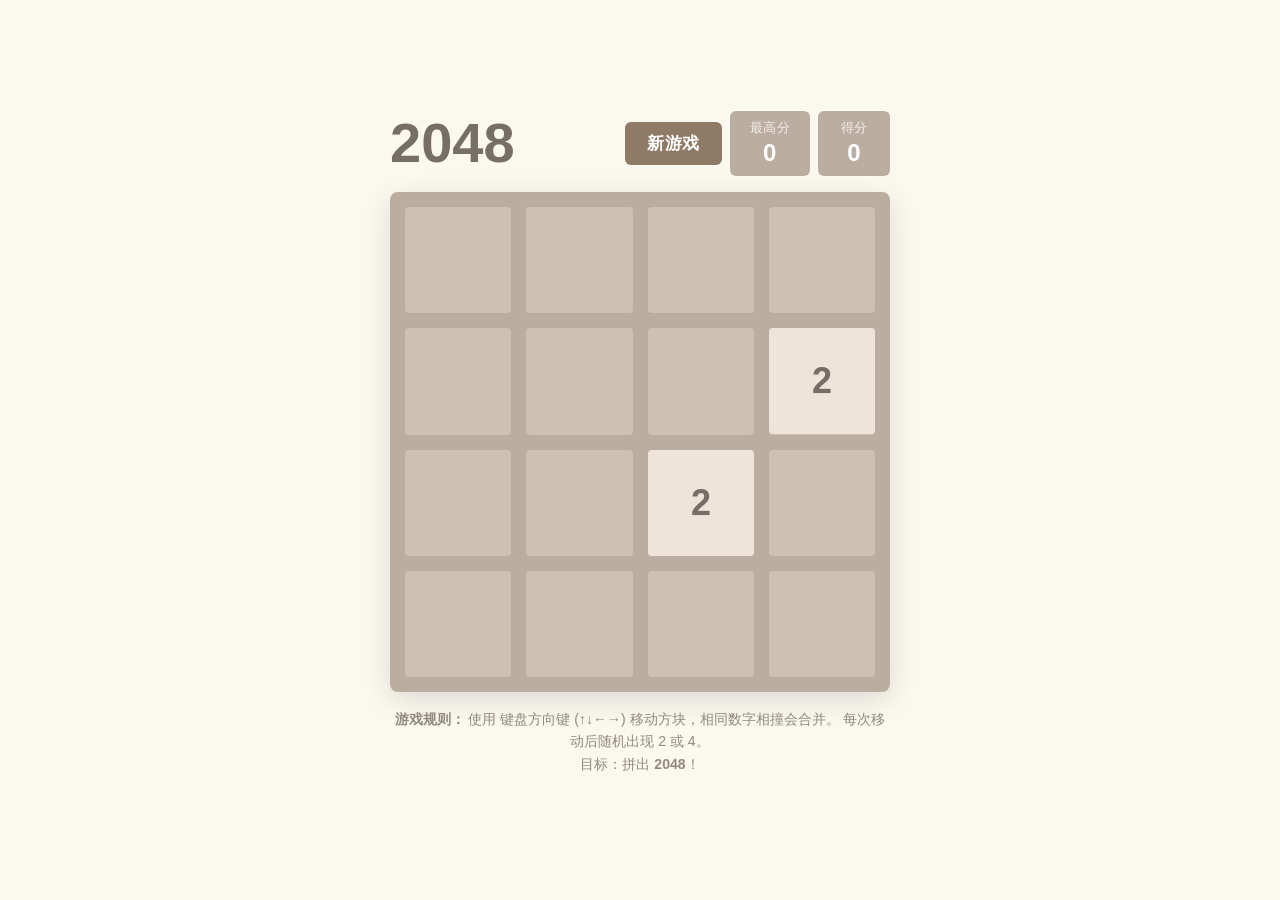
==== Project/Game/2048/index.html @ 6291e727 "Add files via upload" ====
<!DOCTYPE html>
<html lang="zh-CN">
<head>
    <meta charset="utf-8">
    <meta name="viewport" content="width=device-width, initial-scale=1.0, maximum-scale=1.0, user-scalable=no">
    <title>2048游戏</title>
    <style>
        /* ===== 全局重置 & 基础 ===== */
        * {
            box-sizing: border-box;
            -webkit-tap-highlight-color: transparent;
        }

        body {
            font-family: 'Arial', 'PingFang SC', 'Microsoft YaHei', sans-serif;
            background-color: #faf8ef;
            color: #776e65;
            margin: 0;
            padding: 16px;
            min-height: 100vh;
            display: flex;
            justify-content: center;
            align-items: center;
            touch-action: none;
            /* 防止页面滑动 */;
        }

        /* ===== 游戏容器 ===== */
        .game-container {
            width: 100%;
            max-width: 500px;
            margin: 0 auto;
            touch-action: none;
        }

        /* ===== 顶部栏 ===== */
        .header {
            display: flex;
            flex-wrap: wrap;
            align-items: center;
            justify-content: space-between;
            margin-bottom: 16px;
            gap: 10px;
        }

        .title {
            font-size: 48px;
            font-weight: 900;
            color: #776e65;
            line-height: 1;
            flex-shrink: 0;
        }

        .header-right {
            display: flex;
            flex-wrap: wrap;
            align-items: center;
            gap: 8px;
            flex-shrink: 0;
        }

        /* ===== 分数盒子 ===== */
        .score-box {
            background-color: #bbada0;
            color: white;
            padding: 6px 14px;
            border-radius: 6px;
            text-align: center;
            min-width: 60px;
        }
        .score-box .score-title {
            font-size: 11px;
            opacity: 0.8;
            text-transform: uppercase;
            letter-spacing: 0.5px;
        }
        .score-box .score-value {
            font-size: 20px;
            font-weight: 700;
            line-height: 1.3;
        }

        /* ===== 新游戏按钮 ===== */
        .btn-new {
            background-color: #8f7a66;
            border: none;
            color: white;
            font-size: 16px;
            font-weight: 700;
            padding: 8px 18px;
            border-radius: 6px;
            cursor: pointer;
            transition: background 0.15s;
            touch-action: manipulation;
            white-space: nowrap;
            letter-spacing: 0.5px;
        }
        .btn-new:hover {
            background-color: #9f8b76;
        }
        .btn-new:active {
            transform: scale(0.95);
        }

        /* ===== 游戏面板 ===== */
        .game-board {
            background-color: #bbada0;
            border-radius: 8px;
            padding: 12px;
            position: relative;
            touch-action: none;
            user-select: none;
            -webkit-user-select: none;
            box-shadow: 0 8px 30px rgba(0, 0, 0, 0.12);
        }

        /* ===== 4x4 网格 ===== */
        .grid {
            display: grid;
            grid-template-columns: repeat(4, 1fr);
            gap: 12px;
        }

        .cell {
            background-color: rgba(238, 228, 218, 0.35);
            border-radius: 4px;
            aspect-ratio: 1 / 1;
            /* 保持正方形 */
            position: relative;
            transition: background 0.1s;
        }

        /* ===== 方块 ===== */
        .tile {
            position: absolute;
            inset: 0;
            display: flex;
            justify-content: center;
            align-items: center;
            font-size: 32px;
            font-weight: 800;
            border-radius: 4px;
            transition: transform 0.08s ease, background 0.12s;
            will-change: transform;
            backface-visibility: hidden;
            text-shadow: 0 1px 2px rgba(0, 0, 0, 0.04);
        }

        /* ===== 颜色映射 ===== */
        .tile-0 {
            background-color: transparent;
        }
        .tile-2 {
            background-color: #eee4da;
            color: #776e65;
        }
        .tile-4 {
            background-color: #ede0c8;
            color: #776e65;
        }
        .tile-8 {
            background-color: #f2b179;
            color: #f9f6f2;
        }
        .tile-16 {
            background-color: #f59563;
            color: #f9f6f2;
        }
        .tile-32 {
            background-color: #f67c5f;
            color: #f9f6f2;
        }
        .tile-64 {
            background-color: #f65e3b;
            color: #f9f6f2;
        }
        .tile-128 {
            background-color: #edcf72;
            color: #f9f6f2;
            font-size: 28px;
        }
        .tile-256 {
            background-color: #edcc61;
            color: #f9f6f2;
            font-size: 28px;
        }
        .tile-512 {
            background-color: #edc850;
            color: #f9f6f2;
            font-size: 28px;
        }
        .tile-1024 {
            background-color: #edc53f;
            color: #f9f6f2;
            font-size: 24px;
        }
        .tile-2048 {
            background-color: #edc22e;
            color: #f9f6f2;
            font-size: 24px;
            box-shadow: 0 0 30px 10px rgba(237, 194, 46, 0.35);
        }
        /* 超大数字（4096+） */
        .tile-super {
            background-color: #3c3a32;
            color: #f9f6f2;
            font-size: 20px;
        }

        /* ===== 游戏结束遮罩 ===== */
        .game-overlay {
            position: absolute;
            inset: 0;
            background: rgba(238, 228, 218, 0.73);
            border-radius: 8px;
            display: flex;
            flex-direction: column;
            justify-content: center;
            align-items: center;
            opacity: 0;
            pointer-events: none;
            transition: opacity 0.35s ease;
            z-index: 10;
            backdrop-filter: blur(2px);
            -webkit-backdrop-filter: blur(2px);
        }
        .game-overlay.show {
            opacity: 1;
            pointer-events: auto;
        }
        .game-overlay .overlay-title {
            font-size: 42px;
            font-weight: 900;
            color: #776e65;
            margin-bottom: 8px;
        }
        .game-overlay .overlay-sub {
            font-size: 18px;
            color: #776e65;
            opacity: 0.8;
            margin-bottom: 20px;
        }
        .game-overlay .btn-retry {
            background-color: #8f7a66;
            border: none;
            color: white;
            font-size: 20px;
            font-weight: 700;
            padding: 12px 40px;
            border-radius: 6px;
            cursor: pointer;
            transition: background 0.15s;
            touch-action: manipulation;
        }
        .game-overlay .btn-retry:hover {
            background-color: #9f8b76;
        }
        .game-overlay .btn-retry:active {
            transform: scale(0.95);
        }

        /* ===== 说明文字 ===== */
        .instructions {
            font-size: 14px;
            line-height: 1.6;
            margin-top: 16px;
            color: #776e65;
            opacity: 0.8;
            text-align: center;
        }
        .instructions strong {
            opacity: 1;
        }
        .instructions .hint-mobile {
            display: none;
        }

        /* ================================================================
                   响应式设计
                   ================================================================ */

        /* 手机小屏 (宽度 < 420px) */
        @media (max-width: 420px) {
            body {
                padding: 10px;
            }
            .title {
                font-size: 34px;
            }
            .game-board {
                padding: 8px;
                border-radius: 6px;
            }
            .grid {
                gap: 8px;
            }
            .tile {
                font-size: 22px;
                border-radius: 3px;
            }
            .tile-128,
            .tile-256,
            .tile-512 {
                font-size: 20px;
            }
            .tile-1024,
            .tile-2048 {
                font-size: 17px;
            }
            .tile-super {
                font-size: 15px;
            }
            .score-box {
                padding: 4px 10px;
                min-width: 48px;
            }
            .score-box .score-title {
                font-size: 9px;
            }
            .score-box .score-value {
                font-size: 16px;
            }
            .btn-new {
                font-size: 13px;
                padding: 6px 12px;
            }
            .header {
                margin-bottom: 10px;
                gap: 6px;
            }
            .header-right {
                gap: 5px;
            }
            .game-overlay .overlay-title {
                font-size: 30px;
            }
            .game-overlay .overlay-sub {
                font-size: 15px;
            }
            .game-overlay .btn-retry {
                font-size: 17px;
                padding: 10px 30px;
            }
            .instructions {
                font-size: 12px;
                margin-top: 12px;
            }
            .instructions .hint-desktop {
                display: none;
            }
            .instructions .hint-mobile {
                display: inline;
            }
        }

        /* 手机中屏 (420px ~ 600px) */
        @media (min-width: 421px) and (max-width: 600px) {
            .title {
                font-size: 40px;
            }
            .game-board {
                padding: 10px;
            }
            .grid {
                gap: 10px;
            }
            .tile {
                font-size: 28px;
            }
            .tile-128,
            .tile-256,
            .tile-512 {
                font-size: 24px;
            }
            .tile-1024,
            .tile-2048 {
                font-size: 20px;
            }
            .tile-super {
                font-size: 17px;
            }
            .score-box .score-value {
                font-size: 18px;
            }
            .btn-new {
                font-size: 14px;
                padding: 7px 14px;
            }
            .instructions .hint-desktop {
                display: none;
            }
            .instructions .hint-mobile {
                display: inline;
            }
        }

        /* 平板 & 桌面 (宽度 > 600px) */
        @media (min-width: 601px) {
            .title {
                font-size: 56px;
            }
            .tile {
                font-size: 36px;
            }
            .tile-128,
            .tile-256,
            .tile-512 {
                font-size: 32px;
            }
            .tile-1024,
            .tile-2048 {
                font-size: 28px;
            }
            .tile-super {
                font-size: 24px;
            }
            .score-box {
                padding: 8px 20px;
                min-width: 72px;
            }
            .score-box .score-title {
                font-size: 13px;
            }
            .score-box .score-value {
                font-size: 24px;
            }
            .btn-new {
                font-size: 17px;
                padding: 10px 22px;
            }
            .game-board {
                padding: 15px;
            }
            .grid {
                gap: 15px;
            }
            .instructions .hint-desktop {
                display: inline;
            }
            .instructions .hint-mobile {
                display: none;
            }
        }

        /* 小屏设备安全区适配 */
        @supports (padding: max(0px)) {
            body {
                padding-left: max(16px, env(safe-area-inset-left));
                padding-right: max(16px, env(safe-area-inset-right));
                padding-top: max(16px, env(safe-area-inset-top));
                padding-bottom: max(16px, env(safe-area-inset-bottom));
            }
        }

        /* ===== 方块出现动画（可选） ===== */
        .tile-pop {
            animation: pop 0.12s ease-out;
        }
        @keyframes pop {
            0% {
                transform: scale(0);
                opacity: 0;
            }
            100% {
                transform: scale(1);
                opacity: 1;
            }
        }
        .tile-merge {
            animation: merge 0.15s ease-out;
        }
        @keyframes merge {
            0% {
                transform: scale(1.2);
            }
            100% {
                transform: scale(1);
            }
        }
    </style>
</head>
<body>

    <div class="game-container" id="app">
        <!-- ===== 顶部 ===== -->
        <div class="header">
            <div class="title">2048</div>
            <div class="header-right">
                <button class="btn-new" id="btnNewGame">新游戏</button>
                <div class="score-box">
                    <div class="score-title">最高分</div>
                    <div class="score-value" id="best-score">0</div>
                </div>
                <div class="score-box">
                    <div class="score-title">得分</div>
                    <div class="score-value" id="score">0</div>
                </div>
            </div>
        </div>

        <!-- ===== 游戏面板 ===== -->
        <div class="game-board" id="gameBoard">
            <div class="grid" id="grid"></div>

            <!-- 游戏结束 / 胜利 遮罩 -->
            <div class="game-overlay" id="gameOverlay">
                <div class="overlay-title" id="overlayTitle">游戏结束</div>
                <div class="overlay-sub" id="overlaySub">再试一次吧</div>
                <button class="btn-retry" id="btnRetry">再来一局</button>
            </div>
        </div>

        <!-- ===== 说明 ===== -->
        <div class="instructions">
            <p>
                <strong>游戏规则：</strong>
                使用 <span class="hint-desktop">键盘方向键 (↑↓←→) </span>
                <span class="hint-mobile">滑动屏幕 </span>
                移动方块，相同数字相撞会合并。
                每次移动后随机出现 2 或 4。
                <br>目标：拼出 <strong>2048</strong>！
            </p>
        </div>
    </div>

    <script>
        (function() {
            'use strict';

            // ============================================================
            //   DOM 引用
            // ============================================================
            const grid = document.getElementById('grid');
            const scoreDisplay = document.getElementById('score');
            const bestScoreDisplay = document.getElementById('best-score');
            const gameOverlay = document.getElementById('gameOverlay');
            const overlayTitle = document.getElementById('overlayTitle');
            const overlaySub = document.getElementById('overlaySub');
            const btnNewGame = document.getElementById('btnNewGame');
            const btnRetry = document.getElementById('btnRetry');
            const gameBoard = document.getElementById('gameBoard');

            // ============================================================
            //   状态
            // ============================================================
            const SIZE = 4;
            let board = [];
            let score = 0;
            let bestScore = parseInt(localStorage.getItem('bestScore2048')) || 0;
            let gameOver = false;
            let gameWon = false;
            let isAnimating = false; // 简单防连点

            // 颜色映射（值 → CSS class）
            const tileClassMap = {
                0: 'tile-0',
                2: 'tile-2',
                4: 'tile-4',
                8: 'tile-8',
                16: 'tile-16',
                32: 'tile-32',
                64: 'tile-64',
                128: 'tile-128',
                256: 'tile-256',
                512: 'tile-512',
                1024: 'tile-1024',
                2048: 'tile-2048',
            };

            // ============================================================
            //   初始化
            // ============================================================
            function initGame() {
                // 重置棋盘
                board = Array.from({ length: SIZE }, () => Array(SIZE).fill(0));
                score = 0;
                gameOver = false;
                gameWon = false;
                isAnimating = false;
                scoreDisplay.textContent = '0';
                gameOverlay.classList.remove('show');

                // 生成初始方块
                addRandomTile();
                addRandomTile();

                render();
                updateBestScore();
            }

            // ============================================================
            //   添加随机方块
            // ============================================================
            function addRandomTile() {
                const empty = [];
                for (let r = 0; r < SIZE; r++) {
                    for (let c = 0; c < SIZE; c++) {
                        if (board[r][c] === 0) empty.push({ r, c });
                    }
                }
                if (empty.length === 0) return null;
                const { r, c } = empty[Math.floor(Math.random() * empty.length)];
                const value = Math.random() < 0.9 ? 2 : 4;
                board[r][c] = value;
                return { r, c, value };
            }

            // ============================================================
            //   渲染
            // ============================================================
            function render(animations) {
                // 确保网格存在
                if (grid.children.length === 0) {
                    for (let r = 0; r < SIZE; r++) {
                        for (let c = 0; c < SIZE; c++) {
                            const cell = document.createElement('div');
                            cell.className = 'cell';
                            cell.dataset.row = r;
                            cell.dataset.col = c;
                            grid.appendChild(cell);
                        }
                    }
                }

                const cells = grid.children;
                let idx = 0;
                for (let r = 0; r < SIZE; r++) {
                    for (let c = 0; c < SIZE; c++) {
                        const cell = cells[idx];
                        const val = board[r][c];
                        // 移除旧 tile
                        const oldTile = cell.querySelector('.tile');
                        if (oldTile) cell.removeChild(oldTile);

                        if (val !== 0) {
                            const tile = document.createElement('div');
                            tile.className = 'tile ' + (tileClassMap[val] || 'tile-super');
                            tile.textContent = val;
                            // 动画 class
                            if (animations && animations.some(a => a.r === r && a.c === c)) {
                                tile.classList.add('tile-pop');
                            }
                            cell.appendChild(tile);
                        }
                        idx++;
                    }
                }
            }

            // ============================================================
            //   滑动 & 合并（核心）
            // ============================================================
            function slideRow(row) {
                // 去掉 0
                let filtered = row.filter(v => v !== 0);
                let merged = [];
                let scoreGain = 0;
                let mergePositions = [];

                for (let i = 0; i < filtered.length; i++) {
                    if (i + 1 < filtered.length && filtered[i] === filtered[i + 1]) {
                        const val = filtered[i] * 2;
                        merged.push(val);
                        scoreGain += val;
                        mergePositions.push(merged.length - 1);
                        i++; // 跳过下一个
                    } else {
                        merged.push(filtered[i]);
                    }
                }
                // 补 0
                while (merged.length < SIZE) merged.push(0);
                return { row: merged, scoreGain, mergePositions };
            }

            function move(direction) {
                if (gameOver || isAnimating) return false;
                if (isBoardFull() && !hasMoves()) {
                    showGameOver(false);
                    return false;
                }

                let moved = false;
                let totalScoreGain = 0;
                let newTile = null;
                const anims = [];

                // 深拷贝旧棋盘
                const oldBoard = board.map(row => [...row]);

                // 根据方向处理
                if (direction === 'left') {
                    for (let r = 0; r < SIZE; r++) {
                        const result = slideRow(board[r]);
                        board[r] = result.row;
                        totalScoreGain += result.scoreGain;
                        if (result.scoreGain > 0) moved = true;
                        // 记录合并位置用于动画
                        result.mergePositions.forEach(pos => {
                            anims.push({ r, c: pos });
                        });
                    }
                } else if (direction === 'right') {
                    for (let r = 0; r < SIZE; r++) {
                        const reversed = [...board[r]].reverse();
                        const result = slideRow(reversed);
                        board[r] = result.row.reverse();
                        totalScoreGain += result.scoreGain;
                        if (result.scoreGain > 0) moved = true;
                        result.mergePositions.forEach(pos => {
                            anims.push({ r, c: SIZE - 1 - pos });
                        });
                    }
                } else if (direction === 'up') {
                    for (let c = 0; c < SIZE; c++) {
                        const col = [];
                        for (let r = 0; r < SIZE; r++) col.push(board[r][c]);
                        const result = slideRow(col);
                        for (let r = 0; r < SIZE; r++) board[r][c] = result.row[r];
                        totalScoreGain += result.scoreGain;
                        if (result.scoreGain > 0) moved = true;
                        result.mergePositions.forEach(pos => {
                            anims.push({ r: pos, c });
                        });
                    }
                } else if (direction === 'down') {
                    for (let c = 0; c < SIZE; c++) {
                        const col = [];
                        for (let r = SIZE - 1; r >= 0; r--) col.push(board[r][c]);
                        const result = slideRow(col);
                        for (let r = 0; r < SIZE; r++) board[SIZE - 1 - r][c] = result.row[r];
                        totalScoreGain += result.scoreGain;
                        if (result.scoreGain > 0) moved = true;
                        result.mergePositions.forEach(pos => {
                            anims.push({ r: SIZE - 1 - pos, c });
                        });
                    }
                }

                // 检查是否真正移动了
                const boardChanged = JSON.stringify(oldBoard) !== JSON.stringify(board);

                if (!boardChanged) {
                    return false;
                }

                // 更新分数
                if (totalScoreGain > 0) {
                    score += totalScoreGain;
                    scoreDisplay.textContent = score;
                    if (score > bestScore) {
                        bestScore = score;
                        localStorage.setItem('bestScore2048', String(bestScore));
                        bestScoreDisplay.textContent = bestScore;
                    }
                }

                // 添加新方块
                const added = addRandomTile();
                if (added) {
                    anims.push({ r: added.r, c: added.c });
                }

                // 渲染（带动画）
                render(anims);

                // 检查胜利
                if (!gameWon && checkWin()) {
                    gameWon = true;
                    showGameOver(true);
                }

                // 检查游戏结束
                if (isBoardFull() && !hasMoves()) {
                    showGameOver(false);
                }

                return true;
            }

            // ============================================================
            //   工具函数
            // ============================================================
            function isBoardFull() {
                for (let r = 0; r < SIZE; r++) {
                    for (let c = 0; c < SIZE; c++) {
                        if (board[r][c] === 0) return false;
                    }
                }
                return true;
            }

            function hasMoves() {
                for (let r = 0; r < SIZE; r++) {
                    for (let c = 0; c < SIZE; c++) {
                        const val = board[r][c];
                        if (val === 0) return true;
                        // 检查右边
                        if (c + 1 < SIZE && board[r][c + 1] === val) return true;
                        // 检查下边
                        if (r + 1 < SIZE && board[r + 1][c] === val) return true;
                    }
                }
                return false;
            }

            function checkWin() {
                for (let r = 0; r < SIZE; r++) {
                    for (let c = 0; c < SIZE; c++) {
                        if (board[r][c] === 2048) return true;
                    }
                }
                return false;
            }

            function updateBestScore() {
                bestScoreDisplay.textContent = bestScore;
            }

            // ============================================================
            //   显示游戏结束 / 胜利
            // ============================================================
            function showGameOver(won) {
                if (gameOver) return;
                gameOver = true;
                if (won) {
                    overlayTitle.textContent = '🎉 恭喜通关！';
                    overlaySub.textContent = '你拼出了 2048！太棒了！';
                } else {
                    overlayTitle.textContent = '游戏结束';
                    overlaySub.textContent = `最终得分：${score}`;
                }
                gameOverlay.classList.add('show');
            }

            // ============================================================
            //   键盘控制
            // ============================================================
            document.addEventListener('keydown', (e) => {
                const key = e.key;
                if (['ArrowUp', 'ArrowDown', 'ArrowLeft', 'ArrowRight'].includes(key)) {
                    e.preventDefault();
                    const map = {
                        'ArrowLeft': 'left',
                        'ArrowRight': 'right',
                        'ArrowUp': 'up',
                        'ArrowDown': 'down'
                    };
                    move(map[key]);
                }
            });

            // ============================================================
            //   触摸控制
            // ============================================================
            let touchStartX = 0;
            let touchStartY = 0;
            let isTouching = false;
            const SWIPE_THRESHOLD = 30;

            gameBoard.addEventListener('touchstart', (e) => {
                const touch = e.touches[0];
                if (!touch) return;
                touchStartX = touch.clientX;
                touchStartY = touch.clientY;
                isTouching = true;
            }, { passive: true });

            gameBoard.addEventListener('touchmove', (e) => {
                // 阻止页面滚动
                e.preventDefault();
            }, { passive: false });

            gameBoard.addEventListener('touchend', (e) => {
                if (!isTouching) return;
                isTouching = false;

                // 获取结束位置（从 changedTouches 取最后一个）
                const touch = e.changedTouches[0];
                if (!touch) return;

                const dx = touch.clientX - touchStartX;
                const dy = touch.clientY - touchStartY;

                if (Math.abs(dx) < SWIPE_THRESHOLD && Math.abs(dy) < SWIPE_THRESHOLD) {
                    return; // 太短，忽略
                }

                let dir = null;
                if (Math.abs(dx) > Math.abs(dy)) {
                    dir = dx > 0 ? 'right' : 'left';
                } else {
                    dir = dy > 0 ? 'down' : 'up';
                }
                if (dir) move(dir);
            }, { passive: true });

            // ============================================================
            //   按钮事件
            // ============================================================
            btnNewGame.addEventListener('click', () => {
                initGame();
            });

            btnRetry.addEventListener('click', () => {
                initGame();
            });

            // ============================================================
            //   启动游戏
            // ============================================================
            initGame();

            // 窗口 resize 时重新渲染（保证布局）
            let resizeTimer;
            window.addEventListener('resize', () => {
                clearTimeout(resizeTimer);
                resizeTimer = setTimeout(() => {
                    render();
                }, 100);
            });

            // 暴露 move 给调试（可选）
            window.__debug = { move, board: () => board };

            console.log('🎮 2048 已加载 — 支持键盘 & 触摸滑动');
        })();
    </script>

</body>
</html>
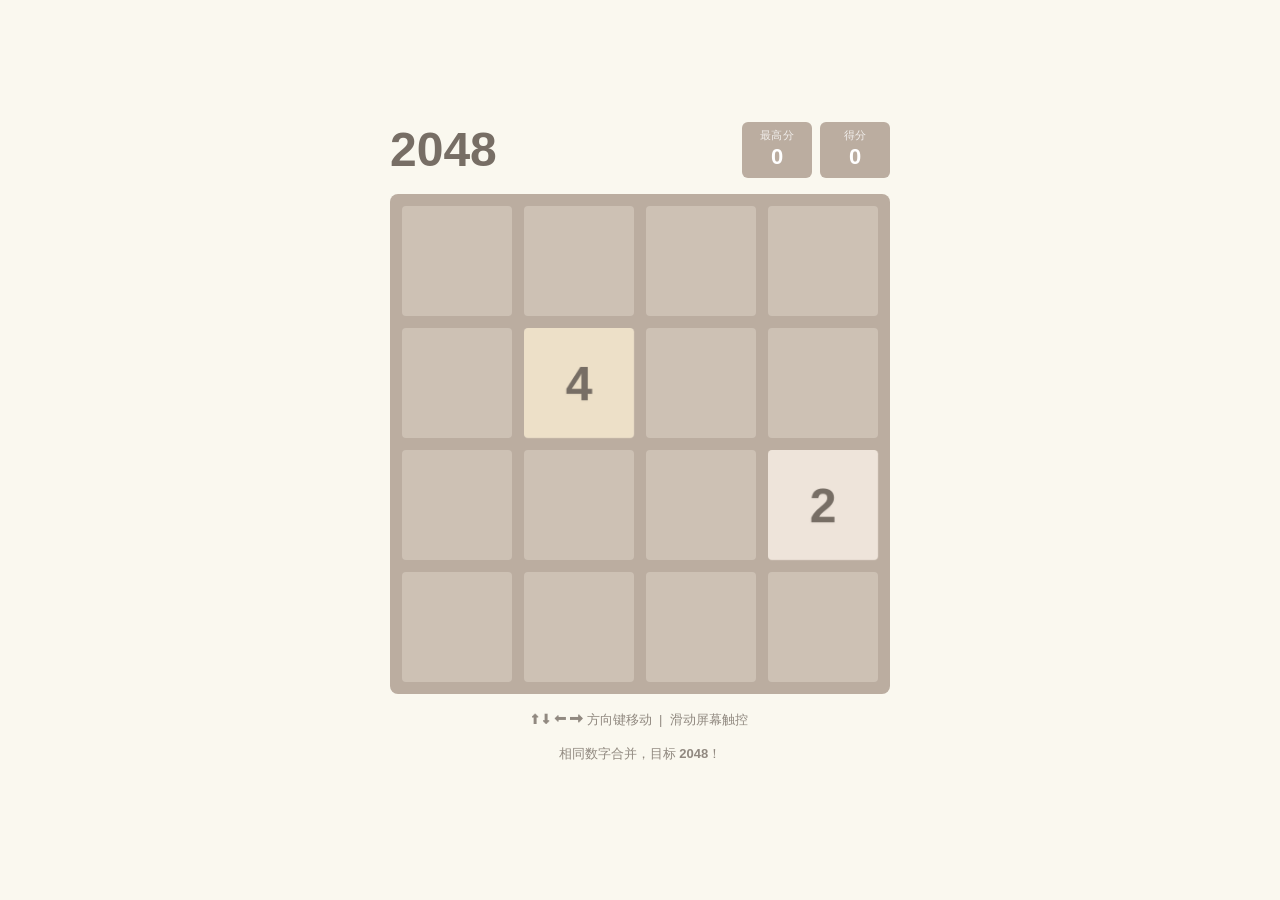
==== commit 87d81f86: "Add files via upload" ====
--- a/Project/Game/2048/index.html
+++ b/Project/Game/2048/index.html
@@ -5,14 +5,13 @@
     <meta name="viewport" content="width=device-width, initial-scale=1.0, maximum-scale=1.0, user-scalable=no">
     <title>2048游戏</title>
     <style>
-        /* ===== 全局重置 & 基础 ===== */
         * {
             box-sizing: border-box;
             -webkit-tap-highlight-color: transparent;
         }
 
         body {
-            font-family: 'Arial', 'PingFang SC', 'Microsoft YaHei', sans-serif;
+            font-family: 'Arial', 'Helvetica Neue', sans-serif;
             background-color: #faf8ef;
             color: #776e65;
             margin: 0;
@@ -22,471 +21,324 @@
             justify-content: center;
             align-items: center;
             touch-action: none;
-            /* 防止页面滑动 */;
-        }
-
-        /* ===== 游戏容器 ===== */
+            user-select: none;
+            -webkit-user-select: none;
+        }
+
         .game-container {
             width: 100%;
             max-width: 500px;
             margin: 0 auto;
-            touch-action: none;
-        }
-
-        /* ===== 顶部栏 ===== */
+        }
+
         .header {
             display: flex;
+            justify-content: space-between;
+            align-items: center;
+            margin-bottom: 16px;
             flex-wrap: wrap;
-            align-items: center;
-            justify-content: space-between;
-            margin-bottom: 16px;
-            gap: 10px;
+            gap: 8px;
         }
 
         .title {
             font-size: 48px;
-            font-weight: 900;
+            font-weight: bold;
             color: #776e65;
             line-height: 1;
-            flex-shrink: 0;
-        }
-
-        .header-right {
+        }
+
+        .scores {
             display: flex;
-            flex-wrap: wrap;
-            align-items: center;
             gap: 8px;
-            flex-shrink: 0;
-        }
-
-        /* ===== 分数盒子 ===== */
+        }
+
         .score-box {
             background-color: #bbada0;
             color: white;
-            padding: 6px 14px;
+            padding: 6px 16px;
             border-radius: 6px;
             text-align: center;
-            min-width: 60px;
-        }
-        .score-box .score-title {
+            min-width: 70px;
+        }
+
+        .score-title {
             font-size: 11px;
-            opacity: 0.8;
             text-transform: uppercase;
             letter-spacing: 0.5px;
-        }
-        .score-box .score-value {
-            font-size: 20px;
-            font-weight: 700;
+            opacity: 0.8;
+        }
+
+        .score-value {
+            font-size: 22px;
+            font-weight: bold;
             line-height: 1.3;
         }
 
-        /* ===== 新游戏按钮 ===== */
-        .btn-new {
-            background-color: #8f7a66;
-            border: none;
-            color: white;
-            font-size: 16px;
-            font-weight: 700;
-            padding: 8px 18px;
-            border-radius: 6px;
-            cursor: pointer;
-            transition: background 0.15s;
-            touch-action: manipulation;
-            white-space: nowrap;
-            letter-spacing: 0.5px;
-        }
-        .btn-new:hover {
-            background-color: #9f8b76;
-        }
-        .btn-new:active {
-            transform: scale(0.95);
-        }
-
-        /* ===== 游戏面板 ===== */
         .game-board {
             background-color: #bbada0;
             border-radius: 8px;
             padding: 12px;
             position: relative;
+            margin-bottom: 16px;
             touch-action: none;
-            user-select: none;
-            -webkit-user-select: none;
-            box-shadow: 0 8px 30px rgba(0, 0, 0, 0.12);
-        }
-
-        /* ===== 4x4 网格 ===== */
+            -webkit-touch-callout: none;
+        }
+
         .grid {
+            position: relative;
             display: grid;
             grid-template-columns: repeat(4, 1fr);
             gap: 12px;
+            width: 100%;
+            aspect-ratio: 1 / 1;
+            touch-action: none;
         }
 
         .cell {
             background-color: rgba(238, 228, 218, 0.35);
             border-radius: 4px;
+            width: 100%;
             aspect-ratio: 1 / 1;
-            /* 保持正方形 */
             position: relative;
-            transition: background 0.1s;
-        }
-
-        /* ===== 方块 ===== */
+            pointer-events: none;
+        }
+
         .tile {
             position: absolute;
-            inset: 0;
+            border-radius: 4px;
             display: flex;
             justify-content: center;
             align-items: center;
+            font-weight: bold;
             font-size: 32px;
-            font-weight: 800;
-            border-radius: 4px;
-            transition: transform 0.08s ease, background 0.12s;
-            will-change: transform;
+            transition: top 0.12s ease-out, left 0.12s ease-out, transform 0.12s ease-out, opacity 0.12s ease-out;
+            z-index: 10;
+            will-change: top, left, transform;
             backface-visibility: hidden;
-            text-shadow: 0 1px 2px rgba(0, 0, 0, 0.04);
-        }
-
-        /* ===== 颜色映射 ===== */
-        .tile-0 {
-            background-color: transparent;
-        }
-        .tile-2 {
-            background-color: #eee4da;
-            color: #776e65;
-        }
-        .tile-4 {
-            background-color: #ede0c8;
-            color: #776e65;
-        }
-        .tile-8 {
-            background-color: #f2b179;
-            color: #f9f6f2;
-        }
-        .tile-16 {
-            background-color: #f59563;
-            color: #f9f6f2;
-        }
-        .tile-32 {
-            background-color: #f67c5f;
-            color: #f9f6f2;
-        }
-        .tile-64 {
-            background-color: #f65e3b;
-            color: #f9f6f2;
-        }
-        .tile-128 {
-            background-color: #edcf72;
-            color: #f9f6f2;
-            font-size: 28px;
-        }
-        .tile-256 {
-            background-color: #edcc61;
-            color: #f9f6f2;
-            font-size: 28px;
-        }
-        .tile-512 {
-            background-color: #edc850;
-            color: #f9f6f2;
-            font-size: 28px;
-        }
-        .tile-1024 {
-            background-color: #edc53f;
-            color: #f9f6f2;
-            font-size: 24px;
-        }
-        .tile-2048 {
-            background-color: #edc22e;
-            color: #f9f6f2;
-            font-size: 24px;
-            box-shadow: 0 0 30px 10px rgba(237, 194, 46, 0.35);
-        }
-        /* 超大数字（4096+） */
-        .tile-super {
-            background-color: #3c3a32;
-            color: #f9f6f2;
-            font-size: 20px;
-        }
-
-        /* ===== 游戏结束遮罩 ===== */
-        .game-overlay {
+            -webkit-backface-visibility: hidden;
+            pointer-events: none;
+            text-shadow: 0 1px 2px rgba(0, 0, 0, 0.05);
+        }
+
+        .tile-appear {
+            animation: tilePop 0.18s ease-out forwards;
+        }
+
+        @keyframes tilePop {
+            0% {
+                transform: scale(0);
+                opacity: 0;
+            }
+            60% {
+                transform: scale(1.08);
+                opacity: 1;
+            }
+            100% {
+                transform: scale(1);
+                opacity: 1;
+            }
+        }
+
+        .tile-merged {
+            animation: tileMerge 0.22s ease-out forwards;
+        }
+
+        @keyframes tileMerge {
+            0% {
+                transform: scale(1);
+                opacity: 1;
+            }
+            40% {
+                transform: scale(1.25);
+                opacity: 1;
+            }
+            100% {
+                transform: scale(1);
+                opacity: 1;
+            }
+        }
+
+        .game-over-overlay {
             position: absolute;
             inset: 0;
             background: rgba(238, 228, 218, 0.73);
             border-radius: 8px;
-            display: flex;
+            display: none;
             flex-direction: column;
             justify-content: center;
             align-items: center;
-            opacity: 0;
-            pointer-events: none;
-            transition: opacity 0.35s ease;
-            z-index: 10;
+            z-index: 100;
             backdrop-filter: blur(2px);
             -webkit-backdrop-filter: blur(2px);
-        }
-        .game-overlay.show {
-            opacity: 1;
-            pointer-events: auto;
-        }
-        .game-overlay .overlay-title {
-            font-size: 42px;
-            font-weight: 900;
+            animation: fadeIn 0.4s ease-out;
+        }
+
+        .game-over-overlay.show {
+            display: flex;
+        }
+
+        @keyframes fadeIn {
+            0% {
+                opacity: 0;
+                transform: scale(0.96);
+            }
+            100% {
+                opacity: 1;
+                transform: scale(1);
+            }
+        }
+
+        .game-over-overlay .go-title {
+            font-size: 48px;
+            font-weight: bold;
             color: #776e65;
             margin-bottom: 8px;
         }
-        .game-overlay .overlay-sub {
+
+        .game-over-overlay .go-score {
+            font-size: 22px;
+            color: #776e65;
+            margin-bottom: 20px;
+        }
+
+        .game-over-overlay .go-btn {
+            background: #8f7a66;
+            color: #f9f6f2;
+            border: none;
+            padding: 10px 36px;
+            border-radius: 6px;
             font-size: 18px;
+            font-weight: bold;
+            cursor: pointer;
+            transition: background 0.2s;
+            touch-action: manipulation;
+        }
+
+        .game-over-overlay .go-btn:hover {
+            background: #9f8b76;
+        }
+
+        .game-over-overlay .go-btn:active {
+            transform: scale(0.95);
+        }
+
+        .instructions {
+            font-size: 13px;
+            line-height: 1.6;
             color: #776e65;
             opacity: 0.8;
-            margin-bottom: 20px;
-        }
-        .game-overlay .btn-retry {
-            background-color: #8f7a66;
-            border: none;
-            color: white;
-            font-size: 20px;
-            font-weight: 700;
-            padding: 12px 40px;
-            border-radius: 6px;
-            cursor: pointer;
-            transition: background 0.15s;
-            touch-action: manipulation;
-        }
-        .game-overlay .btn-retry:hover {
-            background-color: #9f8b76;
-        }
-        .game-overlay .btn-retry:active {
-            transform: scale(0.95);
-        }
-
-        /* ===== 说明文字 ===== */
-        .instructions {
-            font-size: 14px;
-            line-height: 1.6;
-            margin-top: 16px;
-            color: #776e65;
-            opacity: 0.8;
+            max-width: 500px;
+            margin: 0 auto;
             text-align: center;
         }
+
         .instructions strong {
             opacity: 1;
         }
-        .instructions .hint-mobile {
-            display: none;
-        }
-
-        /* ================================================================
-                   响应式设计
-                   ================================================================ */
-
-        /* 手机小屏 (宽度 < 420px) */
-        @media (max-width: 420px) {
+
+        @media (max-width: 520px) {
             body {
                 padding: 10px;
             }
+
             .title {
+                font-size: 36px;
+            }
+
+            .score-box {
+                padding: 4px 12px;
+                min-width: 56px;
+            }
+
+            .score-value {
+                font-size: 18px;
+            }
+
+            .game-board {
+                padding: 10px;
+                border-radius: 6px;
+            }
+
+            .grid {
+                gap: 10px;
+            }
+
+            .tile {
+                font-size: 24px;
+                border-radius: 3px;
+            }
+
+            .game-over-overlay .go-title {
                 font-size: 34px;
             }
+            .game-over-overlay .go-score {
+                font-size: 18px;
+            }
+            .game-over-overlay .go-btn {
+                padding: 8px 28px;
+                font-size: 16px;
+            }
+        }
+
+        @media (max-width: 400px) {
+            .title {
+                font-size: 28px;
+            }
+
+            .score-box {
+                padding: 3px 8px;
+                min-width: 46px;
+            }
+
+            .score-value {
+                font-size: 15px;
+            }
+            .score-title {
+                font-size: 9px;
+            }
+
             .game-board {
                 padding: 8px;
-                border-radius: 6px;
-            }
+            }
+
             .grid {
                 gap: 8px;
             }
+
             .tile {
-                font-size: 22px;
+                font-size: 18px;
                 border-radius: 3px;
             }
-            .tile-128,
-            .tile-256,
-            .tile-512 {
-                font-size: 20px;
-            }
-            .tile-1024,
-            .tile-2048 {
-                font-size: 17px;
-            }
-            .tile-super {
-                font-size: 15px;
-            }
-            .score-box {
-                padding: 4px 10px;
-                min-width: 48px;
-            }
-            .score-box .score-title {
-                font-size: 9px;
-            }
-            .score-box .score-value {
-                font-size: 16px;
-            }
-            .btn-new {
-                font-size: 13px;
-                padding: 6px 12px;
-            }
-            .header {
-                margin-bottom: 10px;
-                gap: 6px;
-            }
-            .header-right {
-                gap: 5px;
-            }
-            .game-overlay .overlay-title {
-                font-size: 30px;
-            }
-            .game-overlay .overlay-sub {
-                font-size: 15px;
-            }
-            .game-overlay .btn-retry {
-                font-size: 17px;
-                padding: 10px 30px;
-            }
-            .instructions {
-                font-size: 12px;
-                margin-top: 12px;
-            }
-            .instructions .hint-desktop {
-                display: none;
-            }
-            .instructions .hint-mobile {
-                display: inline;
-            }
-        }
-
-        /* 手机中屏 (420px ~ 600px) */
-        @media (min-width: 421px) and (max-width: 600px) {
-            .title {
-                font-size: 40px;
-            }
-            .game-board {
-                padding: 10px;
-            }
-            .grid {
-                gap: 10px;
-            }
+
+            .game-over-overlay .go-title {
+                font-size: 26px;
+            }
+        }
+
+        @media (min-width: 600px) {
             .tile {
-                font-size: 28px;
-            }
-            .tile-128,
-            .tile-256,
-            .tile-512 {
-                font-size: 24px;
-            }
-            .tile-1024,
-            .tile-2048 {
-                font-size: 20px;
-            }
-            .tile-super {
-                font-size: 17px;
-            }
-            .score-box .score-value {
-                font-size: 18px;
-            }
-            .btn-new {
-                font-size: 14px;
-                padding: 7px 14px;
-            }
-            .instructions .hint-desktop {
-                display: none;
-            }
-            .instructions .hint-mobile {
-                display: inline;
-            }
-        }
-
-        /* 平板 & 桌面 (宽度 > 600px) */
-        @media (min-width: 601px) {
-            .title {
-                font-size: 56px;
-            }
-            .tile {
-                font-size: 36px;
-            }
-            .tile-128,
-            .tile-256,
-            .tile-512 {
-                font-size: 32px;
-            }
-            .tile-1024,
-            .tile-2048 {
-                font-size: 28px;
-            }
-            .tile-super {
-                font-size: 24px;
-            }
-            .score-box {
-                padding: 8px 20px;
-                min-width: 72px;
-            }
-            .score-box .score-title {
-                font-size: 13px;
-            }
-            .score-box .score-value {
-                font-size: 24px;
-            }
-            .btn-new {
-                font-size: 17px;
-                padding: 10px 22px;
-            }
-            .game-board {
-                padding: 15px;
-            }
-            .grid {
-                gap: 15px;
-            }
-            .instructions .hint-desktop {
-                display: inline;
-            }
-            .instructions .hint-mobile {
-                display: none;
-            }
-        }
-
-        /* 小屏设备安全区适配 */
-        @supports (padding: max(0px)) {
-            body {
-                padding-left: max(16px, env(safe-area-inset-left));
-                padding-right: max(16px, env(safe-area-inset-right));
-                padding-top: max(16px, env(safe-area-inset-top));
-                padding-bottom: max(16px, env(safe-area-inset-bottom));
-            }
-        }
-
-        /* ===== 方块出现动画（可选） ===== */
-        .tile-pop {
-            animation: pop 0.12s ease-out;
-        }
-        @keyframes pop {
-            0% {
-                transform: scale(0);
-                opacity: 0;
-            }
-            100% {
-                transform: scale(1);
-                opacity: 1;
-            }
-        }
-        .tile-merge {
-            animation: merge 0.15s ease-out;
-        }
-        @keyframes merge {
-            0% {
-                transform: scale(1.2);
-            }
-            100% {
-                transform: scale(1);
-            }
+                font-size: 48px;
+            }
+        }
+
+        .hidden {
+            display: none !important;
+        }
+
+        .no-scroll {
+            overflow: hidden;
+            position: fixed;
+            width: 100%;
+            height: 100%;
         }
     </style>
 </head>
 <body>
 
     <div class="game-container" id="app">
-        <!-- ===== 顶部 ===== -->
         <div class="header">
             <div class="title">2048</div>
-            <div class="header-right">
-                <button class="btn-new" id="btnNewGame">新游戏</button>
+            <div class="scores">
                 <div class="score-box">
                     <div class="score-title">最高分</div>
                     <div class="score-value" id="best-score">0</div>
@@ -498,433 +350,628 @@
             </div>
         </div>
 
-        <!-- ===== 游戏面板 ===== -->
-        <div class="game-board" id="gameBoard">
-            <div class="grid" id="grid"></div>
-
-            <!-- 游戏结束 / 胜利 遮罩 -->
-            <div class="game-overlay" id="gameOverlay">
-                <div class="overlay-title" id="overlayTitle">游戏结束</div>
-                <div class="overlay-sub" id="overlaySub">再试一次吧</div>
-                <button class="btn-retry" id="btnRetry">再来一局</button>
+        <div class="game-board" id="game-board">
+            <div class="grid" id="grid">
+            </div>
+
+            <div class="game-over-overlay" id="game-over-overlay">
+                <div class="go-title">游戏结束</div>
+                <div class="go-score" id="go-score">得分: 0</div>
+                <button class="go-btn" id="restart-btn">再来一局</button>
             </div>
         </div>
 
-        <!-- ===== 说明 ===== -->
         <div class="instructions">
-            <p>
-                <strong>游戏规则：</strong>
-                使用 <span class="hint-desktop">键盘方向键 (↑↓←→) </span>
-                <span class="hint-mobile">滑动屏幕 </span>
-                移动方块，相同数字相撞会合并。
-                每次移动后随机出现 2 或 4。
-                <br>目标：拼出 <strong>2048</strong>！
-            </p>
+            <p><strong>⬆ ⬇ ⬅ ➡</strong> 方向键移动 &nbsp;|&nbsp; 滑动屏幕触控</p>
+            <p>相同数字合并，目标 <strong>2048</strong>！</p>
         </div>
     </div>
 
     <script>
-        (function() {
-            'use strict';
-
-            // ============================================================
-            //   DOM 引用
-            // ============================================================
-            const grid = document.getElementById('grid');
+        document.addEventListener('DOMContentLoaded', () => {
+
+            const gridEl = document.getElementById('grid');
             const scoreDisplay = document.getElementById('score');
             const bestScoreDisplay = document.getElementById('best-score');
-            const gameOverlay = document.getElementById('gameOverlay');
-            const overlayTitle = document.getElementById('overlayTitle');
-            const overlaySub = document.getElementById('overlaySub');
-            const btnNewGame = document.getElementById('btnNewGame');
-            const btnRetry = document.getElementById('btnRetry');
-            const gameBoard = document.getElementById('gameBoard');
-
-            // ============================================================
-            //   状态
-            // ============================================================
+            const gameOverOverlay = document.getElementById('game-over-overlay');
+            const goScoreDisplay = document.getElementById('go-score');
+            const restartBtn = document.getElementById('restart-btn');
+
             const SIZE = 4;
+            const GAP = 12;
+            const TILE_COLORS = {
+                0: '#cdc1b4',
+                2: '#eee4da',
+                4: '#ede0c8',
+                8: '#f2b179',
+                16: '#f59563',
+                32: '#f67c5f',
+                64: '#f65e3b',
+                128: '#edcf72',
+                256: '#edcc61',
+                512: '#edc850',
+                1024: '#edc53f',
+                2048: '#edc22e',
+                4096: '#60d992',
+                8192: '#3c9a6e'
+            };
+
             let board = [];
+            let tiles = [];
+            let tileIdCounter = 0;
             let score = 0;
             let bestScore = parseInt(localStorage.getItem('bestScore2048')) || 0;
-            let gameOver = false;
-            let gameWon = false;
-            let isAnimating = false; // 简单防连点
-
-            // 颜色映射（值 → CSS class）
-            const tileClassMap = {
-                0: 'tile-0',
-                2: 'tile-2',
-                4: 'tile-4',
-                8: 'tile-8',
-                16: 'tile-16',
-                32: 'tile-32',
-                64: 'tile-64',
-                128: 'tile-128',
-                256: 'tile-256',
-                512: 'tile-512',
-                1024: 'tile-1024',
-                2048: 'tile-2048',
-            };
-
-            // ============================================================
-            //   初始化
-            // ============================================================
-            function initGame() {
-                // 重置棋盘
-                board = Array.from({ length: SIZE }, () => Array(SIZE).fill(0));
-                score = 0;
-                gameOver = false;
-                gameWon = false;
-                isAnimating = false;
-                scoreDisplay.textContent = '0';
-                gameOverlay.classList.remove('show');
-
-                // 生成初始方块
-                addRandomTile();
-                addRandomTile();
-
-                render();
-                updateBestScore();
-            }
-
-            // ============================================================
-            //   添加随机方块
-            // ============================================================
-            function addRandomTile() {
-                const empty = [];
-                for (let r = 0; r < SIZE; r++) {
-                    for (let c = 0; c < SIZE; c++) {
-                        if (board[r][c] === 0) empty.push({ r, c });
-                    }
-                }
-                if (empty.length === 0) return null;
-                const { r, c } = empty[Math.floor(Math.random() * empty.length)];
-                const value = Math.random() < 0.9 ? 2 : 4;
-                board[r][c] = value;
-                return { r, c, value };
-            }
-
-            // ============================================================
-            //   渲染
-            // ============================================================
-            function render(animations) {
-                // 确保网格存在
-                if (grid.children.length === 0) {
-                    for (let r = 0; r < SIZE; r++) {
-                        for (let c = 0; c < SIZE; c++) {
-                            const cell = document.createElement('div');
-                            cell.className = 'cell';
-                            cell.dataset.row = r;
-                            cell.dataset.col = c;
-                            grid.appendChild(cell);
-                        }
-                    }
-                }
-
-                const cells = grid.children;
-                let idx = 0;
-                for (let r = 0; r < SIZE; r++) {
-                    for (let c = 0; c < SIZE; c++) {
-                        const cell = cells[idx];
-                        const val = board[r][c];
-                        // 移除旧 tile
-                        const oldTile = cell.querySelector('.tile');
-                        if (oldTile) cell.removeChild(oldTile);
-
-                        if (val !== 0) {
-                            const tile = document.createElement('div');
-                            tile.className = 'tile ' + (tileClassMap[val] || 'tile-super');
-                            tile.textContent = val;
-                            // 动画 class
-                            if (animations && animations.some(a => a.r === r && a.c === c)) {
-                                tile.classList.add('tile-pop');
-                            }
-                            cell.appendChild(tile);
-                        }
-                        idx++;
-                    }
-                }
-            }
-
-            // ============================================================
-            //   滑动 & 合并（核心）
-            // ============================================================
-            function slideRow(row) {
-                // 去掉 0
+            let isGameOver = false;
+            let isMoving = false;
+
+            let audioCtx = null;
+
+            function initAudio() {
+                if (!audioCtx) {
+                    try {
+                        audioCtx = new(window.AudioContext || window.webkitAudioContext)();
+                    } catch (_) {}
+                }
+                if (audioCtx && audioCtx.state === 'suspended') {
+                    audioCtx.resume().catch(() => {});
+                }
+            }
+
+            function playMoveSound() {
+                if (!audioCtx) return;
+                try {
+                    const osc = audioCtx.createOscillator();
+                    const gain = audioCtx.createGain();
+                    osc.connect(gain);
+                    gain.connect(audioCtx.destination);
+                    osc.frequency.setValueAtTime(800, audioCtx.currentTime);
+                    osc.frequency.exponentialRampToValueAtTime(600, audioCtx.currentTime + 0.06);
+                    gain.gain.setValueAtTime(0.08, audioCtx.currentTime);
+                    gain.gain.exponentialRampToValueAtTime(0.001, audioCtx.currentTime + 0.08);
+                    osc.start(audioCtx.currentTime);
+                    osc.stop(audioCtx.currentTime + 0.08);
+                } catch (_) {}
+            }
+
+            function playMergeSound() {
+                if (!audioCtx) return;
+                try {
+                    const now = audioCtx.currentTime;
+                    const osc = audioCtx.createOscillator();
+                    const gain = audioCtx.createGain();
+                    osc.connect(gain);
+                    gain.connect(audioCtx.destination);
+                    osc.type = 'sine';
+                    osc.frequency.setValueAtTime(400, now);
+                    osc.frequency.exponentialRampToValueAtTime(900, now + 0.14);
+                    gain.gain.setValueAtTime(0.12, now);
+                    gain.gain.exponentialRampToValueAtTime(0.001, now + 0.16);
+                    osc.start(now);
+                    osc.stop(now + 0.16);
+                } catch (_) {}
+            }
+
+            function playWinSound() {
+                if (!audioCtx) return;
+                try {
+                    const notes = [523, 659, 784, 1047];
+                    const now = audioCtx.currentTime;
+                    notes.forEach((freq, i) => {
+                        const osc = audioCtx.createOscillator();
+                        const gain = audioCtx.createGain();
+                        osc.connect(gain);
+                        gain.connect(audioCtx.destination);
+                        osc.type = 'sine';
+                        osc.frequency.setValueAtTime(freq, now + i * 0.12);
+                        gain.gain.setValueAtTime(0.10, now + i * 0.12);
+                        gain.gain.exponentialRampToValueAtTime(0.001, now + i * 0.12 + 0.18);
+                        osc.start(now + i * 0.12);
+                        osc.stop(now + i * 0.12 + 0.18);
+                    });
+                } catch (_) {}
+            }
+
+            function playGameOverSound() {
+                if (!audioCtx) return;
+                try {
+                    const now = audioCtx.currentTime;
+                    const osc = audioCtx.createOscillator();
+                    const gain = audioCtx.createGain();
+                    osc.connect(gain);
+                    gain.connect(audioCtx.destination);
+                    osc.type = 'sawtooth';
+                    osc.frequency.setValueAtTime(300, now);
+                    osc.frequency.exponentialRampToValueAtTime(120, now + 0.3);
+                    gain.gain.setValueAtTime(0.06, now);
+                    gain.gain.exponentialRampToValueAtTime(0.001, now + 0.35);
+                    osc.start(now);
+                    osc.stop(now + 0.35);
+                } catch (_) {}
+            }
+
+            function cloneBoard(b) {
+                return b.map(row => [...row]);
+            }
+
+            function boardsEqual(a, b) {
+                for (let i = 0; i < SIZE; i++) {
+                    for (let j = 0; j < SIZE; j++) {
+                        if (a[i][j] !== b[i][j]) return false;
+                    }
+                }
+                return true;
+            }
+
+            function getEmptyCells(b) {
+                const cells = [];
+                for (let i = 0; i < SIZE; i++) {
+                    for (let j = 0; j < SIZE; j++) {
+                        if (b[i][j] === 0) cells.push({ row: i, col: j });
+                    }
+                }
+                return cells;
+            }
+
+            function canMove(b) {
+                if (getEmptyCells(b).length > 0) return true;
+                for (let i = 0; i < SIZE; i++) {
+                    for (let j = 0; j < SIZE; j++) {
+                        const v = b[i][j];
+                        if (j < SIZE - 1 && b[i][j + 1] === v) return true;
+                        if (i < SIZE - 1 && b[i + 1][j] === v) return true;
+                    }
+                }
+                return false;
+            }
+
+            function checkWin(b) {
+                for (let i = 0; i < SIZE; i++) {
+                    for (let j = 0; j < SIZE; j++) {
+                        if (b[i][j] === 2048) return true;
+                    }
+                }
+                return false;
+            }
+
+            function slideAndMergeRow(row) {
                 let filtered = row.filter(v => v !== 0);
                 let merged = [];
                 let scoreGain = 0;
-                let mergePositions = [];
-
-                for (let i = 0; i < filtered.length; i++) {
+                let i = 0;
+                while (i < filtered.length) {
                     if (i + 1 < filtered.length && filtered[i] === filtered[i + 1]) {
                         const val = filtered[i] * 2;
                         merged.push(val);
                         scoreGain += val;
-                        mergePositions.push(merged.length - 1);
-                        i++; // 跳过下一个
+                        i += 2;
                     } else {
                         merged.push(filtered[i]);
-                    }
-                }
-                // 补 0
+                        i++;
+                    }
+                }
                 while (merged.length < SIZE) merged.push(0);
-                return { row: merged, scoreGain, mergePositions };
-            }
-
-            function move(direction) {
-                if (gameOver || isAnimating) return false;
-                if (isBoardFull() && !hasMoves()) {
-                    showGameOver(false);
-                    return false;
-                }
-
-                let moved = false;
-                let totalScoreGain = 0;
-                let newTile = null;
-                const anims = [];
-
-                // 深拷贝旧棋盘
-                const oldBoard = board.map(row => [...row]);
-
-                // 根据方向处理
+                return { result: merged, scoreGain };
+            }
+
+            function performMove(b, direction) {
+                let newBoard = cloneBoard(b);
+                let totalGain = 0;
+
                 if (direction === 'left') {
-                    for (let r = 0; r < SIZE; r++) {
-                        const result = slideRow(board[r]);
-                        board[r] = result.row;
-                        totalScoreGain += result.scoreGain;
-                        if (result.scoreGain > 0) moved = true;
-                        // 记录合并位置用于动画
-                        result.mergePositions.forEach(pos => {
-                            anims.push({ r, c: pos });
-                        });
+                    for (let i = 0; i < SIZE; i++) {
+                        const { result, scoreGain } = slideAndMergeRow(newBoard[i]);
+                        newBoard[i] = result;
+                        totalGain += scoreGain;
                     }
                 } else if (direction === 'right') {
-                    for (let r = 0; r < SIZE; r++) {
-                        const reversed = [...board[r]].reverse();
-                        const result = slideRow(reversed);
-                        board[r] = result.row.reverse();
-                        totalScoreGain += result.scoreGain;
-                        if (result.scoreGain > 0) moved = true;
-                        result.mergePositions.forEach(pos => {
-                            anims.push({ r, c: SIZE - 1 - pos });
-                        });
+                    for (let i = 0; i < SIZE; i++) {
+                        const reversed = [...newBoard[i]].reverse();
+                        const { result, scoreGain } = slideAndMergeRow(reversed);
+                        newBoard[i] = result.reverse();
+                        totalGain += scoreGain;
                     }
                 } else if (direction === 'up') {
-                    for (let c = 0; c < SIZE; c++) {
+                    for (let j = 0; j < SIZE; j++) {
                         const col = [];
-                        for (let r = 0; r < SIZE; r++) col.push(board[r][c]);
-                        const result = slideRow(col);
-                        for (let r = 0; r < SIZE; r++) board[r][c] = result.row[r];
-                        totalScoreGain += result.scoreGain;
-                        if (result.scoreGain > 0) moved = true;
-                        result.mergePositions.forEach(pos => {
-                            anims.push({ r: pos, c });
-                        });
+                        for (let i = 0; i < SIZE; i++) col.push(newBoard[i][j]);
+                        const { result, scoreGain } = slideAndMergeRow(col);
+                        for (let i = 0; i < SIZE; i++) newBoard[i][j] = result[i];
+                        totalGain += scoreGain;
                     }
                 } else if (direction === 'down') {
-                    for (let c = 0; c < SIZE; c++) {
+                    for (let j = 0; j < SIZE; j++) {
                         const col = [];
-                        for (let r = SIZE - 1; r >= 0; r--) col.push(board[r][c]);
-                        const result = slideRow(col);
-                        for (let r = 0; r < SIZE; r++) board[SIZE - 1 - r][c] = result.row[r];
-                        totalScoreGain += result.scoreGain;
-                        if (result.scoreGain > 0) moved = true;
-                        result.mergePositions.forEach(pos => {
-                            anims.push({ r: SIZE - 1 - pos, c });
-                        });
-                    }
-                }
-
-                // 检查是否真正移动了
-                const boardChanged = JSON.stringify(oldBoard) !== JSON.stringify(board);
-
-                if (!boardChanged) {
-                    return false;
-                }
-
-                // 更新分数
-                if (totalScoreGain > 0) {
-                    score += totalScoreGain;
-                    scoreDisplay.textContent = score;
-                    if (score > bestScore) {
-                        bestScore = score;
-                        localStorage.setItem('bestScore2048', String(bestScore));
-                        bestScoreDisplay.textContent = bestScore;
-                    }
-                }
-
-                // 添加新方块
-                const added = addRandomTile();
-                if (added) {
-                    anims.push({ r: added.r, c: added.c });
-                }
-
-                // 渲染（带动画）
-                render(anims);
-
-                // 检查胜利
-                if (!gameWon && checkWin()) {
-                    gameWon = true;
-                    showGameOver(true);
-                }
-
-                // 检查游戏结束
-                if (isBoardFull() && !hasMoves()) {
-                    showGameOver(false);
-                }
-
-                return true;
-            }
-
-            // ============================================================
-            //   工具函数
-            // ============================================================
-            function isBoardFull() {
-                for (let r = 0; r < SIZE; r++) {
-                    for (let c = 0; c < SIZE; c++) {
-                        if (board[r][c] === 0) return false;
-                    }
-                }
-                return true;
-            }
-
-            function hasMoves() {
-                for (let r = 0; r < SIZE; r++) {
-                    for (let c = 0; c < SIZE; c++) {
-                        const val = board[r][c];
-                        if (val === 0) return true;
-                        // 检查右边
-                        if (c + 1 < SIZE && board[r][c + 1] === val) return true;
-                        // 检查下边
-                        if (r + 1 < SIZE && board[r + 1][c] === val) return true;
-                    }
-                }
-                return false;
-            }
-
-            function checkWin() {
-                for (let r = 0; r < SIZE; r++) {
-                    for (let c = 0; c < SIZE; c++) {
-                        if (board[r][c] === 2048) return true;
-                    }
-                }
-                return false;
-            }
-
-            function updateBestScore() {
+                        for (let i = 0; i < SIZE; i++) col.push(newBoard[i][j]);
+                        const reversed = col.reverse();
+                        const { result, scoreGain } = slideAndMergeRow(reversed);
+                        const final = result.reverse();
+                        for (let i = 0; i < SIZE; i++) newBoard[i][j] = final[i];
+                        totalGain += scoreGain;
+                    }
+                }
+
+                const moved = !boardsEqual(b, newBoard);
+                return { moved, scoreGain: totalGain, newBoard };
+            }
+
+            function syncTilesFromBoard(b) {
+                const cellMap = new Map();
+                for (let i = 0; i < SIZE; i++) {
+                    for (let j = 0; j < SIZE; j++) {
+                        if (b[i][j] !== 0) {
+                            cellMap.set(`${i},${j}`, { value: b[i][j], row: i, col: j });
+                        }
+                    }
+                }
+
+                const existingMap = new Map();
+                tiles.forEach(t => {
+                    existingMap.set(`${t.row},${t.col}`, t);
+                });
+
+                const newTiles = [];
+                const usedIds = new Set();
+
+                for (const [key, data] of cellMap) {
+                    const [row, col] = key.split(',').map(Number);
+                    const existing = existingMap.get(key);
+                    if (existing && existing.value === data.value) {
+                        existing.row = row;
+                        existing.col = col;
+                        existing.value = data.value;
+                        newTiles.push(existing);
+                        usedIds.add(existing.id);
+                    } else {
+                        const tile = {
+                            id: tileIdCounter++,
+                            value: data.value,
+                            row,
+                            col,
+                            el: null,
+                            merged: false,
+                            appear: true,
+                        };
+                        newTiles.push(tile);
+                    }
+                }
+
+                tiles.forEach(t => {
+                    if (!usedIds.has(t.id) && t.el && t.el.parentNode) {
+                        t.el.parentNode.removeChild(t.el);
+                    }
+                });
+
+                newTiles.forEach(t => { t.merged = false; });
+
+                tiles = newTiles;
+                return tiles;
+            }
+
+            function spawnTile(b) {
+                const empty = getEmptyCells(b);
+                if (empty.length === 0) return null;
+                const idx = Math.floor(Math.random() * empty.length);
+                const { row, col } = empty[idx];
+                const value = Math.random() < 0.9 ? 2 : 4;
+                b[row][col] = value;
+                const tile = {
+                    id: tileIdCounter++,
+                    value,
+                    row,
+                    col,
+                    el: null,
+                    merged: false,
+                    appear: true,
+                };
+                tiles.push(tile);
+                return tile;
+            }
+
+            function getTilePosition(row, col) {
+                const gridRect = gridEl.getBoundingClientRect();
+                const gridWidth = gridRect.width;
+                const gapPx = GAP;
+                const cellSize = (gridWidth - gapPx * (SIZE - 1)) / SIZE;
+                const left = col * (cellSize + gapPx);
+                const top = row * (cellSize + gapPx);
+                return { left, top, cellSize };
+            }
+
+            function renderTiles() {
+                const gridRect = gridEl.getBoundingClientRect();
+                const gridWidth = gridRect.width;
+                const gapPx = GAP;
+                const cellSize = (gridWidth - gapPx * (SIZE - 1)) / SIZE;
+
+                tiles.forEach(tile => {
+                    const { left, top } = getTilePosition(tile.row, tile.col);
+                    let el = tile.el;
+
+                    if (!el) {
+                        el = document.createElement('div');
+                        el.className = 'tile';
+                        el.style.width = cellSize + 'px';
+                        el.style.height = cellSize + 'px';
+                        el.style.left = left + 'px';
+                        el.style.top = top + 'px';
+                        el.style.backgroundColor = TILE_COLORS[tile.value] || '#cdc1b4';
+                        el.style.color = tile.value > 4 ? '#f9f6f2' : '#776e65';
+                        el.style.fontSize = Math.min(cellSize * 0.45, 48) + 'px';
+                        el.textContent = tile.value;
+                        gridEl.appendChild(el);
+                        tile.el = el;
+                        if (tile.appear) {
+                            el.classList.add('tile-appear');
+                            setTimeout(() => el.classList.remove('tile-appear'), 200);
+                            tile.appear = false;
+                        }
+                    } else {
+                        el.style.width = cellSize + 'px';
+                        el.style.height = cellSize + 'px';
+                        el.style.left = left + 'px';
+                        el.style.top = top + 'px';
+                        el.style.backgroundColor = TILE_COLORS[tile.value] || '#cdc1b4';
+                        el.style.color = tile.value > 4 ? '#f9f6f2' : '#776e65';
+                        el.style.fontSize = Math.min(cellSize * 0.45, 48) + 'px';
+                        el.textContent = tile.value;
+                        if (tile.merged) {
+                            el.classList.remove('tile-merged');
+                            void el.offsetWidth;
+                            el.classList.add('tile-merged');
+                            setTimeout(() => el.classList.remove('tile-merged'), 250);
+                            tile.merged = false;
+                        }
+                    }
+                });
+
+                const existingIds = new Set(tiles.map(t => t.id));
+                const children = gridEl.querySelectorAll('.tile');
+                children.forEach(el => {
+                    let found = false;
+                    for (const t of tiles) {
+                        if (t.el === el) { found = true; break; }
+                    }
+                    if (!found) {
+                        el.remove();
+                    }
+                });
+            }
+
+            function updateScoreUI() {
+                scoreDisplay.textContent = score;
+                if (score > bestScore) {
+                    bestScore = score;
+                    localStorage.setItem('bestScore2048', String(bestScore));
+                }
                 bestScoreDisplay.textContent = bestScore;
             }
 
-            // ============================================================
-            //   显示游戏结束 / 胜利
-            // ============================================================
-            function showGameOver(won) {
-                if (gameOver) return;
-                gameOver = true;
-                if (won) {
-                    overlayTitle.textContent = '🎉 恭喜通关！';
-                    overlaySub.textContent = '你拼出了 2048！太棒了！';
+            function showGameOver() {
+                isGameOver = true;
+                goScoreDisplay.textContent = `得分: ${score}`;
+                gameOverOverlay.classList.add('show');
+                playGameOverSound();
+            }
+
+            function hideGameOver() {
+                isGameOver = false;
+                gameOverOverlay.classList.remove('show');
+            }
+
+            function initGame() {
+                board = Array.from({ length: SIZE }, () => Array(SIZE).fill(0));
+                tiles.forEach(t => {
+                    if (t.el && t.el.parentNode) t.el.parentNode.removeChild(t.el);
+                });
+                tiles = [];
+                tileIdCounter = 0;
+                score = 0;
+                isGameOver = false;
+                hideGameOver();
+                updateScoreUI();
+
+                spawnTile(board);
+                spawnTile(board);
+
+                renderTiles();
+                updateScoreUI();
+
+                initAudio();
+            }
+
+            function doMove(direction) {
+                if (isMoving || isGameOver) return;
+
+                if (!canMove(board)) {
+                    showGameOver();
+                    return;
+                }
+
+                const oldBoard = cloneBoard(board);
+
+                const { moved, scoreGain, newBoard } = performMove(board, direction);
+                if (!moved) return;
+
+                playMoveSound();
+
+                board = newBoard;
+                score += scoreGain;
+                updateScoreUI();
+
+                syncTilesFromBoard(board);
+
+                if (scoreGain > 0) {
+                    for (let i = 0; i < SIZE; i++) {
+                        for (let j = 0; j < SIZE; j++) {
+                            const newVal = board[i][j];
+                            const oldVal = oldBoard[i][j];
+                            if (newVal !== 0 && newVal !== oldVal && newVal > oldVal) {
+                                for (const tile of tiles) {
+                                    if (tile.row === i && tile.col === j && tile.value === newVal) {
+                                        tile.merged = true;
+                                        break;
+                                    }
+                                }
+                            }
+                        }
+                    }
+                    if (scoreGain > 0) {
+                        playMergeSound();
+                    }
+                }
+
+                renderTiles();
+
+                if (checkWin(board)) {
+                    playWinSound();
+                    setTimeout(() => {
+                        alert('🎉 恭喜你达到 2048！');
+                    }, 300);
+                }
+
+                const newTile = spawnTile(board);
+                if (newTile) {
+                    renderTiles();
+                }
+
+                if (!canMove(board)) {
+                    showGameOver();
+                }
+
+                if (score > bestScore) {
+                    bestScore = score;
+                    localStorage.setItem('bestScore2048', String(bestScore));
+                    bestScoreDisplay.textContent = bestScore;
+                }
+
+                isMoving = false;
+            }
+
+            let touchStartX = 0;
+            let touchStartY = 0;
+            let isTouching = false;
+
+            function handleTouchStart(e) {
+                const touch = e.touches[0];
+                if (!touch) return;
+                touchStartX = touch.clientX;
+                touchStartY = touch.clientY;
+                isTouching = true;
+                initAudio();
+            }
+
+            function handleTouchMove(e) {
+                e.preventDefault();
+                if (!isTouching) return;
+                const touch = e.touches[0];
+                if (!touch) return;
+                const dx = touch.clientX - touchStartX;
+                const dy = touch.clientY - touchStartY;
+                if (Math.abs(dx) < 30 && Math.abs(dy) < 30) return;
+
+                isTouching = false;
+
+                if (Math.abs(dx) > Math.abs(dy)) {
+                    if (dx > 0) doMove('right');
+                    else doMove('left');
                 } else {
-                    overlayTitle.textContent = '游戏结束';
-                    overlaySub.textContent = `最终得分：${score}`;
-                }
-                gameOverlay.classList.add('show');
-            }
-
-            // ============================================================
-            //   键盘控制
-            // ============================================================
-            document.addEventListener('keydown', (e) => {
+                    if (dy > 0) doMove('down');
+                    else doMove('up');
+                }
+
+                touchStartX = touch.clientX;
+                touchStartY = touch.clientY;
+            }
+
+            function handleTouchEnd(e) {
+                isTouching = false;
+            }
+
+            function handleKeydown(e) {
                 const key = e.key;
                 if (['ArrowUp', 'ArrowDown', 'ArrowLeft', 'ArrowRight'].includes(key)) {
                     e.preventDefault();
+                    initAudio();
                     const map = {
                         'ArrowLeft': 'left',
                         'ArrowRight': 'right',
                         'ArrowUp': 'up',
                         'ArrowDown': 'down'
                     };
-                    move(map[key]);
-                }
-            });
-
-            // ============================================================
-            //   触摸控制
-            // ============================================================
-            let touchStartX = 0;
-            let touchStartY = 0;
-            let isTouching = false;
-            const SWIPE_THRESHOLD = 30;
-
-            gameBoard.addEventListener('touchstart', (e) => {
-                const touch = e.touches[0];
-                if (!touch) return;
-                touchStartX = touch.clientX;
-                touchStartY = touch.clientY;
-                isTouching = true;
-            }, { passive: true });
-
-            gameBoard.addEventListener('touchmove', (e) => {
-                // 阻止页面滚动
-                e.preventDefault();
-            }, { passive: false });
-
-            gameBoard.addEventListener('touchend', (e) => {
-                if (!isTouching) return;
-                isTouching = false;
-
-                // 获取结束位置（从 changedTouches 取最后一个）
-                const touch = e.changedTouches[0];
-                if (!touch) return;
-
-                const dx = touch.clientX - touchStartX;
-                const dy = touch.clientY - touchStartY;
-
-                if (Math.abs(dx) < SWIPE_THRESHOLD && Math.abs(dy) < SWIPE_THRESHOLD) {
-                    return; // 太短，忽略
-                }
-
-                let dir = null;
-                if (Math.abs(dx) > Math.abs(dy)) {
-                    dir = dx > 0 ? 'right' : 'left';
-                } else {
-                    dir = dy > 0 ? 'down' : 'up';
-                }
-                if (dir) move(dir);
-            }, { passive: true });
-
-            // ============================================================
-            //   按钮事件
-            // ============================================================
-            btnNewGame.addEventListener('click', () => {
-                initGame();
-            });
-
-            btnRetry.addEventListener('click', () => {
-                initGame();
-            });
-
-            // ============================================================
-            //   启动游戏
-            // ============================================================
-            initGame();
-
-            // 窗口 resize 时重新渲染（保证布局）
-            let resizeTimer;
-            window.addEventListener('resize', () => {
+                    doMove(map[key]);
+                }
+            }
+
+            let resizeTimer = null;
+
+            function handleResize() {
                 clearTimeout(resizeTimer);
                 resizeTimer = setTimeout(() => {
-                    render();
+                    renderTiles();
                 }, 100);
-            });
-
-            // 暴露 move 给调试（可选）
-            window.__debug = { move, board: () => board };
-
-            console.log('🎮 2048 已加载 — 支持键盘 & 触摸滑动');
-        })();
+            }
+
+            function init() {
+                gridEl.innerHTML = '';
+                for (let i = 0; i < SIZE; i++) {
+                    for (let j = 0; j < SIZE; j++) {
+                        const cell = document.createElement('div');
+                        cell.className = 'cell';
+                        cell.dataset.row = i;
+                        cell.dataset.col = j;
+                        gridEl.appendChild(cell);
+                    }
+                }
+
+                initGame();
+
+                bestScoreDisplay.textContent = bestScore;
+
+                document.addEventListener('keydown', handleKeydown);
+
+                const boardEl = document.getElementById('game-board');
+                boardEl.addEventListener('touchstart', handleTouchStart, { passive: true });
+                boardEl.addEventListener('touchmove', handleTouchMove, { passive: false });
+                boardEl.addEventListener('touchend', handleTouchEnd, { passive: true });
+                boardEl.addEventListener('touchcancel', handleTouchEnd, { passive: true });
+
+                window.addEventListener('resize', handleResize);
+
+                restartBtn.addEventListener('click', () => {
+                    initAudio();
+                    initGame();
+                    hideGameOver();
+                    renderTiles();
+                    updateScoreUI();
+                });
+
+                restartBtn.addEventListener('touchend', (e) => {
+                    e.preventDefault();
+                    initAudio();
+                    initGame();
+                    hideGameOver();
+                    renderTiles();
+                    updateScoreUI();
+                });
+
+                renderTiles();
+                updateScoreUI();
+
+                console.log('🎮 2048 游戏已启动！');
+            }
+
+            init();
+
+            window.__game = {
+                board,
+                tiles,
+                score,
+                doMove,
+                initGame,
+                renderTiles,
+            };
+
+        });
     </script>
 
 </body>
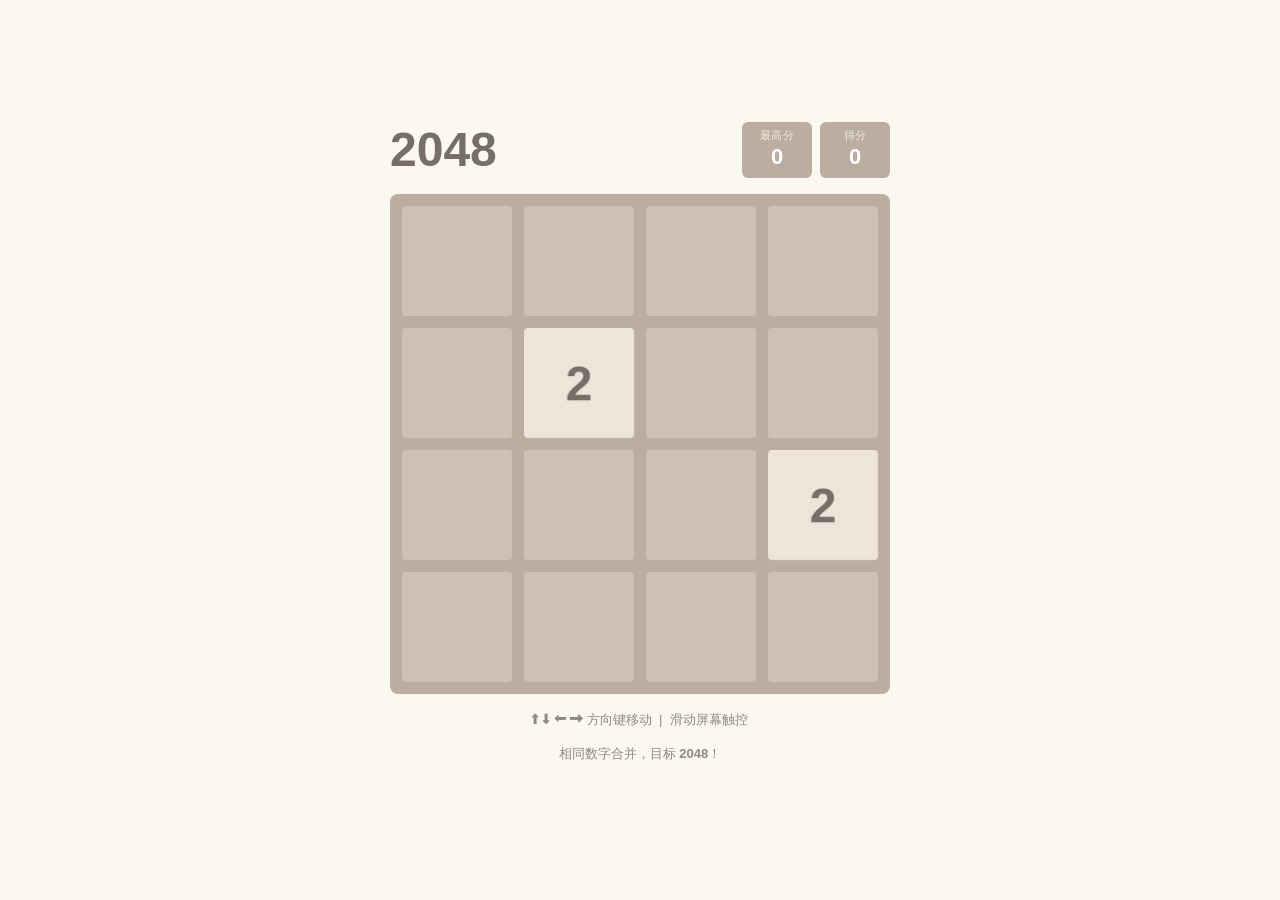
==== commit d8e99168: "Add SPDX license identifier comment to index.html" ====
--- a/Project/Game/2048/index.html
+++ b/Project/Game/2048/index.html
@@ -4,6 +4,7 @@
     <meta charset="utf-8">
     <meta name="viewport" content="width=device-width, initial-scale=1.0, maximum-scale=1.0, user-scalable=no">
     <title>2048游戏</title>
+    <!-- SPDX-License-Identifier: MIT -->
     <style>
         * {
             box-sizing: border-box;
@@ -975,4 +976,4 @@
     </script>
 
 </body>
-</html>+</html>
